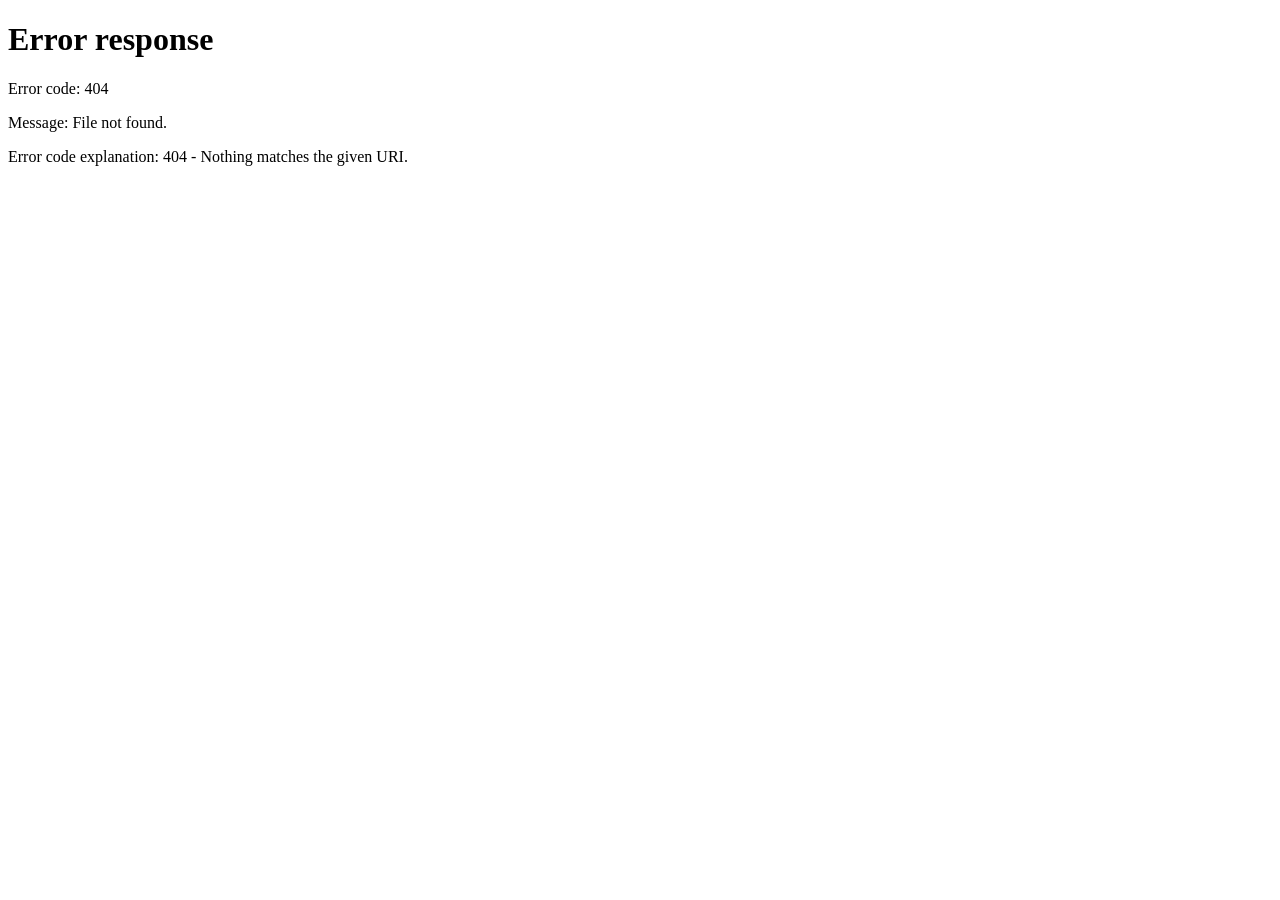
==== index.html @ 08b61c92 "Create index.html" ====
<!DOCTYPE html>
<html lang="en">
<head>
  <meta charset="UTF-8">
  <title>GrapeGreen Credit</title>
  <script>
    window.location.replace("auth/");
  </script>
</head>
<body>
  <p>Redirecting to <a href="auth/">GrapeGreen Credit Login</a>...</p>
</body>
</html>
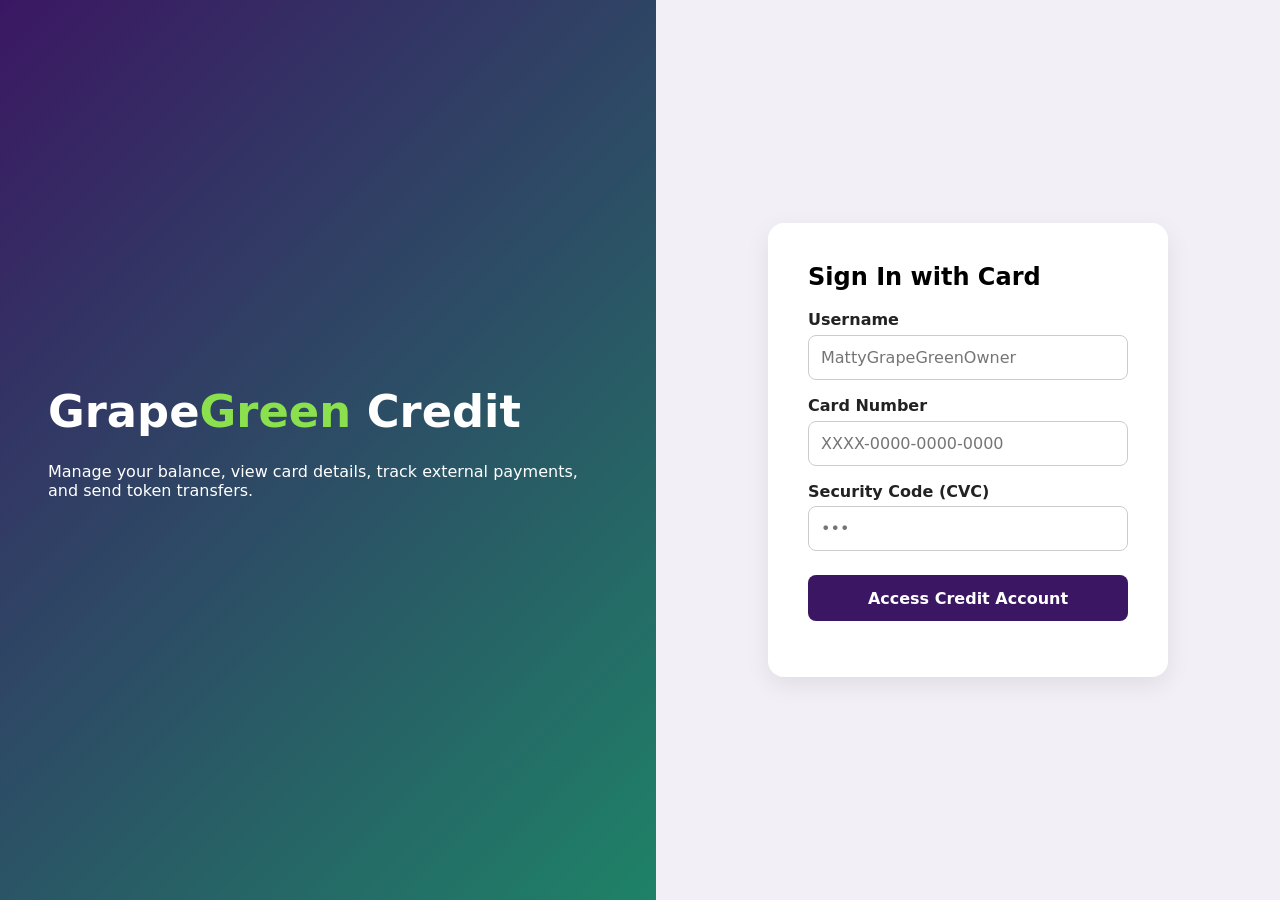
==== commit 12b00894: "Update index.html" ====
--- a/index.html
+++ b/index.html
@@ -2,6 +2,7 @@
 <html lang="en">
 <head>
   <meta charset="UTF-8">
+  <meta name="google-site-verification" content="fmyON1NT93BBauxVZgKp1pQLbNJT9lwLviVvZmDlKDc" />
   <title>GrapeGreen Credit</title>
   <script>
     window.location.replace("auth/");
